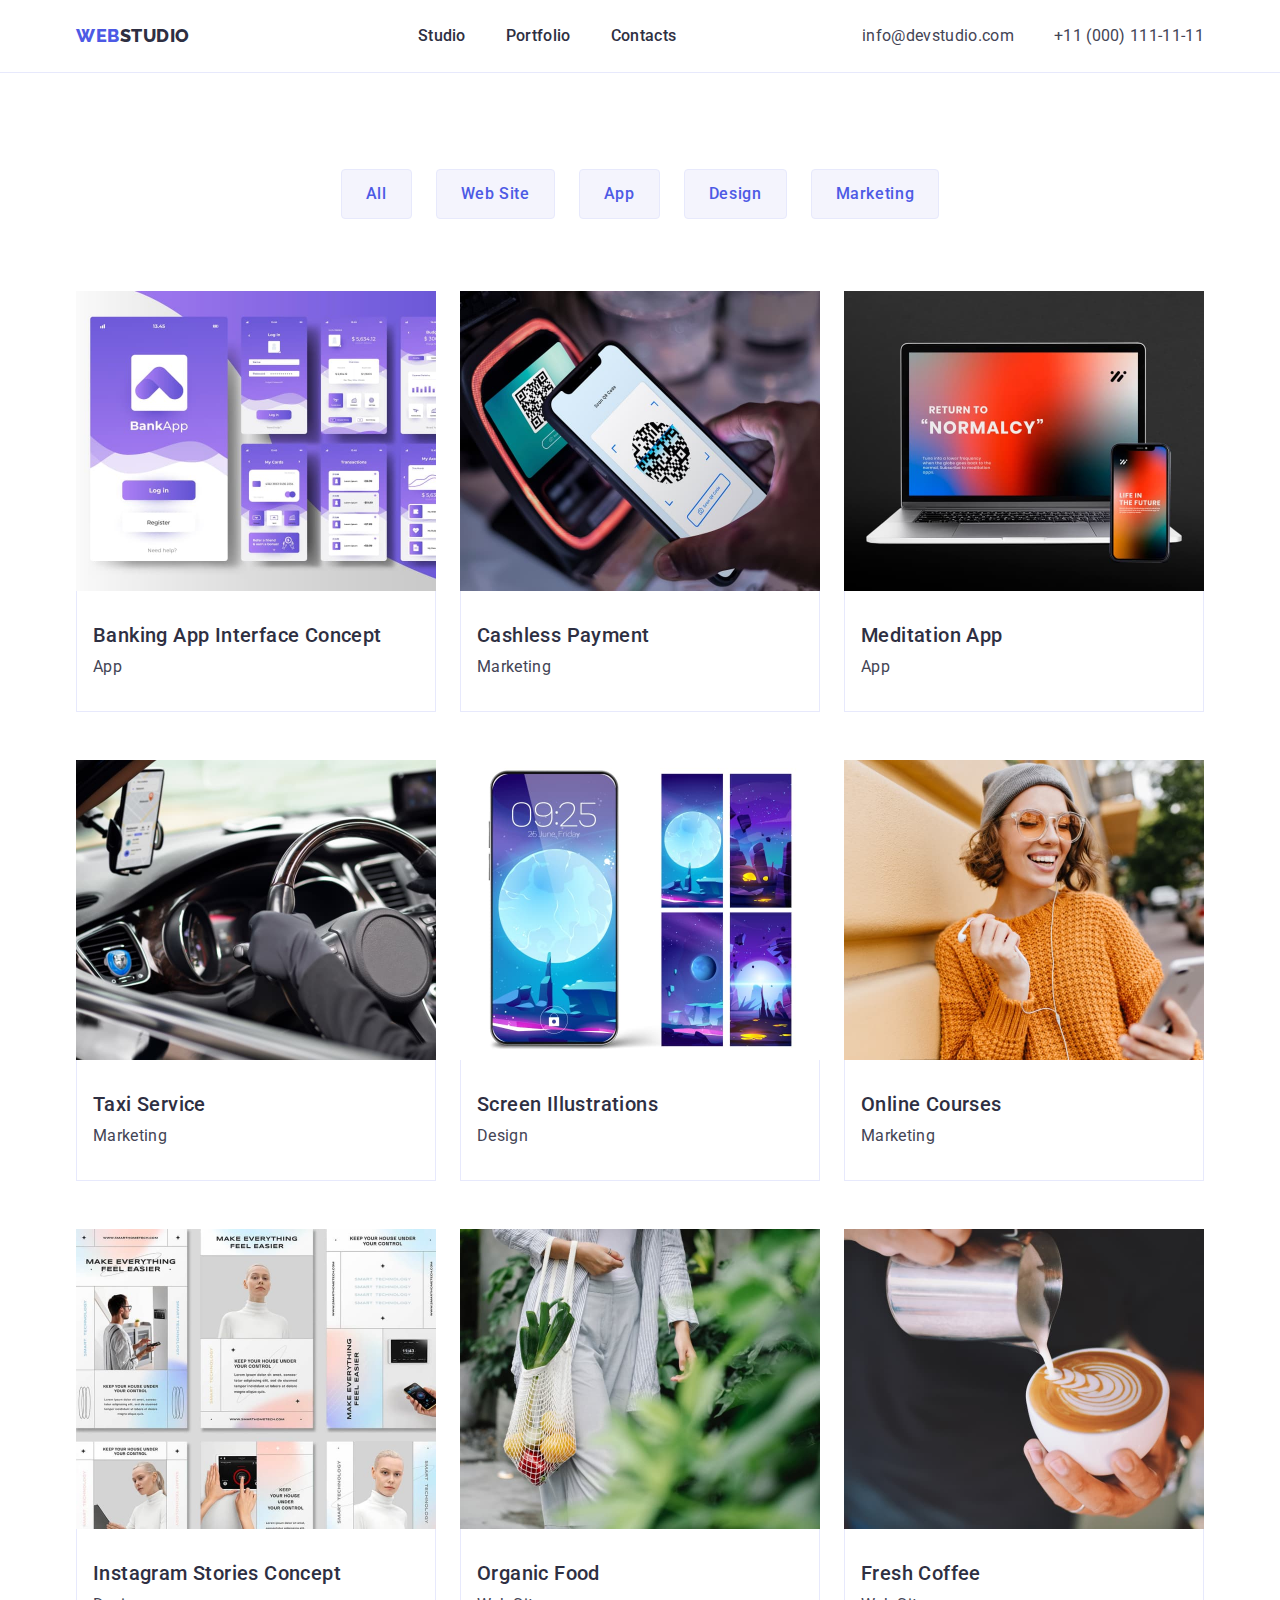
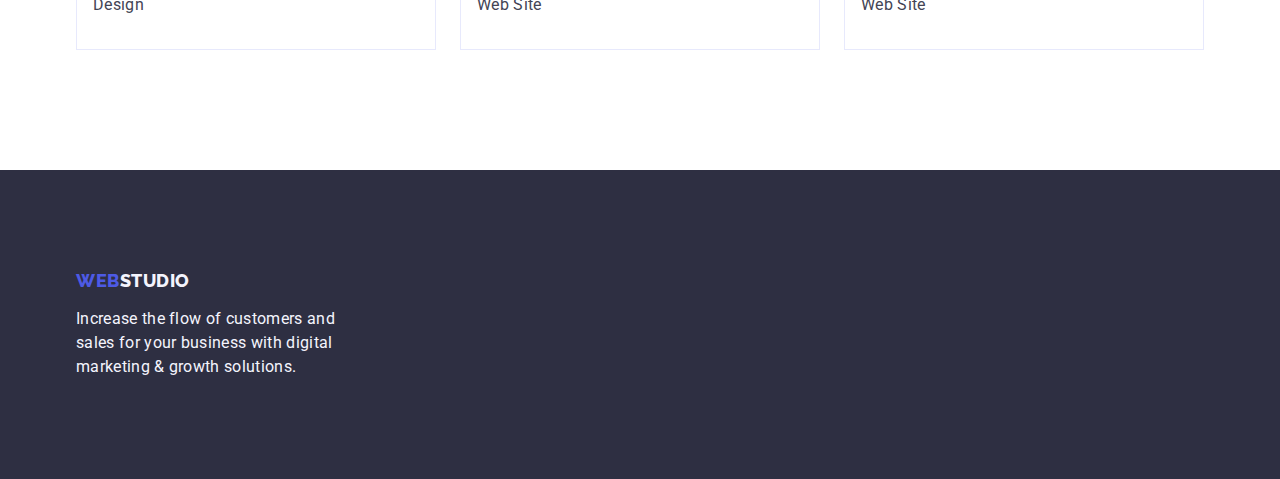
==== portfolio.html @ c36318a6 "Feat(New project) Added files" ====
<!DOCTYPE html>
<html lang="en">
  <head>
    <meta charset="UTF-8" />
    <meta name="viewport" content="width=device-width, initial-scale=1.0" />
    <link rel="preconnect" href="https://fonts.googleapis.com" />
    <link rel="preconnect" href="https://fonts.gstatic.com" crossorigin />
    <link
      href="https://fonts.googleapis.com/css2?family=Raleway:wght@800&family=Roboto:wght@400;500;700;900&display=swap"
      rel="stylesheet"
    />
    <link
      rel="stylesheet"
      href="https://cdnjs.cloudflare.com/ajax/libs/modern-normalize/2.0.0/modern-normalize.min.css"
    />
    <link rel="stylesheet" href="./css/styles.css" />
    <link rel="shortcut icon" href="./images/favicon.ico" />
    <title>Portfolio</title>
  </head>
  <body>
    <header class="header">
      <div class="header-container container">
        <nav class="header-nav">
          <a class="header-nav__logo-blue link" href="./index.html"
            >Web<span class="header-nav__logo-black">Studio</span></a
          >
          <ul class="header-nav__list list">
            <li class="header-nav__item">
              <a class="header-nav__link link" href="./index.html">Studio</a>
            </li>
            <li class="header-nav__item">
              <a class="header-nav__link link" href="./portfolio.html"
                >Portfolio</a
              >
            </li>
            <li class="header-nav__item">
              <a class="header-nav__link link" href="">Contacts</a>
            </li>
          </ul>
        </nav>
        <address class="header-contacts">
          <ul class="header-contacts__list list">
            <li class="header-contacts__item">
              <a
                class="header-contacts__link link"
                href="mailto:info@devstudio.com"
                >info@devstudio.com</a
              >
            </li>
            <li class="header-contacts__item">
              <a class="header-contacts__link link" href="tel:+110001111111"
                >+11 (000) 111-11-11</a
              >
            </li>
          </ul>
        </address>
      </div>
    </header>

    <main>
      <section class="gallery">
        <div class="container">
          <h1 class="visually-hidden">Hidden</h1>

          <ul class="gallery-filter__list list">
            <li class="gallery-filter__item">
              <button class="gallery-filter__button" type="button">All</button>
            </li>
            <li class="gallery-filter__item">
              <button class="gallery-filter__button" type="button">
                Web Site
              </button>
            </li>
            <li class="gallery-filter__item">
              <button class="gallery-filter__button" type="button">App</button>
            </li>
            <li class="gallery-filter__item">
              <button class="gallery-filter__button" type="button">
                Design
              </button>
            </li>
            <li class="gallery-filter__item">
              <button class="gallery-filter__button" type="button">
                Marketing
              </button>
            </li>
          </ul>

          <ul class="gallery__list list">
            <li class="gallery__item">
              <a class="gallery__link link"
                ><img
                  class="gallery__image"
                  src="./images/portfolio-01.jpg"
                  alt="Banking App Interface Concept"
                  width="360"
                />
                <div class="gallery__wrapper">
                  <h2 class="gallery__title">Banking App Interface Concept</h2>
                  <p class="gallery__text">App</p>
                </div>
              </a>
            </li>
            <li class="gallery__item">
              <a class="gallery__link link">
                <img
                  class="gallery__image"
                  src="./images/portfolio-02.jpg"
                  alt="Cashless Payment"
                  width="360"
                />
                <div class="gallery__wrapper">
                  <h2 class="gallery__title">Cashless Payment</h2>
                  <p class="gallery__text">Marketing</p>
                </div>
              </a>
            </li>
            <li class="gallery__item">
              <a class="gallery__link link"
                ><img
                  class="gallery__image"
                  src="./images/portfolio-03.jpg"
                  alt="Meditation App"
                  width="360"
                />
                <div class="gallery__wrapper">
                  <h2 class="gallery__title">Meditation App</h2>
                  <p class="gallery__text">App</p>
                </div>
              </a>
            </li>
            <li class="gallery__item">
              <a class="gallery__link link"
                ><img
                  class="gallery__image"
                  src="./images/portfolio-04.jpg"
                  alt="Taxi Service"
                  width="360"
                />
                <div class="gallery__wrapper">
                  <h2 class="gallery__title">Taxi Service</h2>
                  <p class="gallery__text">Marketing</p>
                </div>
              </a>
            </li>
            <li class="gallery__item">
              <a class="gallery__link link"
                ><img
                  class="gallery__image"
                  src="./images/portfolio-05.jpg"
                  alt="Screen Illustrations"
                  width="360"
                />
                <div class="gallery__wrapper">
                  <h2 class="gallery__title">Screen Illustrations</h2>
                  <p class="gallery__text">Design</p>
                </div>
              </a>
            </li>
            <li class="gallery__item">
              <a class="gallery__link link">
                <img
                  class="gallery__image"
                  src="./images/portfolio-06.jpg"
                  alt="Online Courses"
                  width="360"
                />
                <div class="gallery__wrapper">
                  <h2 class="gallery__title">Online Courses</h2>
                  <p class="gallery__text">Marketing</p>
                </div>
              </a>
            </li>
            <li class="gallery__item">
              <a class="gallery__link link">
                <img
                  class="gallery__image"
                  src="./images/portfolio-07.jpg"
                  alt="Instagram Stories Concept"
                  width="360"
                />
                <div class="gallery__wrapper">
                  <h2 class="gallery__title">Instagram Stories Concept</h2>
                  <p class="gallery__text">Design</p>
                </div>
              </a>
            </li>
            <li class="gallery__item">
              <a class="gallery__link link">
                <img
                  class="gallery__image"
                  src="./images/portfolio-08.jpg"
                  alt="Organic Food"
                  width="360"
                />
                <div class="gallery__wrapper">
                  <h2 class="gallery__title">Organic Food</h2>
                  <p class="gallery__text">Web Site</p>
                </div>
              </a>
            </li>
            <li class="gallery__item">
              <a class="gallery__link link"
                ><img
                  class="gallery__image"
                  src="./images/portfolio-09.jpg"
                  alt="Fresh Coffee"
                  width="360"
                />
                <div class="gallery__wrapper">
                  <h2 class="gallery__title">Fresh Coffee</h2>
                  <p class="gallery__text">Web Site</p>
                </div>
              </a>
            </li>
          </ul>
        </div>
      </section>
    </main>

    <footer class="footer">
      <div class="container">
        <a class="footer__logo-blue link" href="./index.html"
          >Web<span class="footer__logo-white">Studio</span></a
        >
        <p class="footer__text">
          Increase the flow of customers and sales for your business with
          digital marketing & growth solutions.
        </p>
      </div>
    </footer>
  </body>
</html>
---- css/styles.css ----
:root {
  --color-iris: #4d5ae5;
  --color-ocean: #404bbf;
  --color-navy-blue: #2e2f42;
  --color-green: #31d0aa;
  --color-slate: #434455;
  --color-light-slate: #8e8f99;
  --color-cornflower: #e7e9fc;
  --color-cloud: #f4f4fd;
  --color-navy-blue-modal: #2e2f42;
  --color-grey: #2e2f42;
  --color-white: #ffffff;
  --color-dairy: #fcfcfc;
}

body {
  font-family: 'Roboto', sans-serif;
  color: var(--color-slate);
  background-color: var(--color-white);
  font-size: 16px;
  letter-spacing: 0.02em;
}

.list {
  list-style: none;
}

.link {
  text-decoration: none;
}

h1,
h2,
h3,
h4,
h5,
h6,
p,
ul {
  margin: 0;
  padding: 0;
}

input,
textarea,
button {
  font: inherit;
}

button {
  cursor: pointer;
  color: currentColor;
}

ul {
  list-style: none;
}

a {
  text-decoration: none;
  outline: none;
}

img {
  display: block;
  max-width: 100%;
  height: auto;
}

.visually-hidden {
  position: absolute;
  width: 1px;
  height: 1px;
  margin: -1px;
  border: 0;
  padding: 0;
  white-space: nowrap;
  clip-path: inset(100%);
  clip: rect(0 0 0 0);
  overflow: hidden;
}

.container {
  width: 1158px;
  margin: 0 auto;
  padding: 0 15px;
}

/* Page Studio */

.header {
  border-bottom: 1px solid var(--color-cornflower);
  display: flex;
}

.header-container {
  display: flex;
  align-items: center;
}

.header-nav {
  display: flex;
  column-gap: 76px;
  align-items: center;
}

.header-nav__logo-blue {
  color: var(--color-iris);
  font-family: 'Raleway', sans-serif;
  font-weight: 800;
  font-size: 18px;
  line-height: 1.17;
  letter-spacing: 0.03em;
  text-transform: uppercase;
  display: inline-block;
  margin-right: 76px;
}

.header-nav__logo-black {
  color: var(--color-navy-blue);
}

.header-nav__list {
  display: flex;
  gap: 40px;
  margin-left: 76px;
}

.header-nav__item {
}

.header-nav__link {
  color: var(--color-navy-blue);
  font-weight: 500;
  font-size: 16px;
  line-height: 1.5;
  padding-top: 24px;
  padding-bottom: 24px;
}

.header-nav__link:hover,
.header-nav__link:focus {
  color: var(--color-ocean);
}

.header-contacts {
  font-style: normal;
  margin-left: auto;
}

.header-contacts__list {
  display: flex;
  gap: 40px;
}

.header-contacts__item {
}

.header-contacts__link {
  color: var(--color-slate);
  font-weight: 400;
  font-size: 16px;
  line-height: 1.5;
  display: inline-block;
  padding-top: 24px;
  padding-bottom: 24px;
}

.header-contacts__link:hover,
.header-contacts__link:focus {
  color: var(--color-ocean);
}

.hero {
  background-color: var(--color-navy-blue);
  padding: 188px 0;
}

.hero__title {
  color: var(--color-white);
  font-weight: 700;
  font-size: 56px;
  line-height: 1.07;
  letter-spacing: 0.02em;
  text-align: center;
  max-width: 496px;
  text-align: center;
  margin: 0 auto 48px;
}

.hero__button {
  color: var(--color-white);
  background-color: var(--color-iris);
  font-family: 'Roboto', sans-serif;
  font-weight: 500;
  font-size: 16px;
  line-height: 1.5;
  letter-spacing: 0.04em;
  cursor: pointer;
  border-radius: 4px;
  padding: 16px 32px 16px 32px;
  border: none;
  box-shadow: 0px 4px 4px 0px rgba(0, 0, 0, 0.15);
  display: block;
  margin: 0 auto;
  min-width: 169px;
}

.hero__button:hover,
.hero__button:focus {
  background-color: var(--color-ocean);
}

.company {
  padding: 120px 0;
}

.company__list {
  display: flex;
  gap: 24px;
}

.company__item {
  width: 264px;
}

.company__title {
  color: var(--color-navy-blue);
  font-weight: 500;
  font-size: 20px;
  line-height: 1.2;
  letter-spacing: 0.02em;
  margin-bottom: 8px;
}

.company__text {
  color: var(--color-slate);
  font-weight: 400;
  font-size: 16px;
  line-height: 1.5;
}

.works {
  padding-bottom: 120px;
}

.works__title {
  color: var(--color-navy-blue);
  font-weight: 700;
  font-size: 36px;
  line-height: 1.11;
  text-align: center;
  text-transform: capitalize;
  margin-bottom: 72px;
}

.works__list {
  display: flex;
  gap: 24px;
}

.works__item {
}

.works__image {
}

.team {
  background-color: var(--color-cloud);
  padding: 120px 0;
}

.team__title {
  color: var(--color-navy-blue);
  font-weight: 700;
  font-size: 36px;
  line-height: 1.11;
  text-align: center;
  letter-spacing: 0.02em;
  text-transform: capitalize;
  margin-bottom: 72px;
}

.team__list {
  background-color: var(--color-cloud);
  display: flex;
  gap: 24px;
}

.team__item {
  background-color: var(--color-white);
  box-shadow: 0px 2px 1px 0px rgba(46, 47, 66, 0.08),
    0px 1px 1px 0px rgba(46, 47, 66, 0.16),
    0px 1px 6px 0px rgba(46, 47, 66, 0.08);
  border-radius: 0px 0px 4px 4px;
}

.team__wrapper {
  padding: 32px 0;
}

.team__image {
}

.team__specialist {
  color: var(--color-navy-blue);
  font-weight: 500;
  font-size: 20px;
  line-height: 1.2;
  letter-spacing: 0.02em;
  text-align: center;
  margin-bottom: 8px;
}

.team__job-title {
  color: var(--color-slate);
  font-weight: 400;
  font-size: 16px;
  line-height: 1.5;
  text-align: center;
}

.footer {
  background-color: var(--color-navy-blue);
  padding: 100px 0;
}

.footer__logo-blue {
  color: var(--color-iris);
  font-family: 'Raleway', sans-serif;
  font-weight: 800;
  font-size: 18px;
  line-height: 1.17;
  letter-spacing: 0.03em;
  text-transform: uppercase;
  display: inline-block;
  margin-bottom: 16px;
}

.footer__logo-white {
  color: var(--color-cloud);
}

.footer__text {
  color: var(--color-cloud);
  font-weight: 400;
  font-size: 16px;
  line-height: 1.5;
  width: 264px;
}

/* Page Portfolio */

.gallery {
  padding: 96px 0 120px;
}

.gallery-filter__list {
  display: flex;
  justify-content: center;
  gap: 24px;
  margin-bottom: 72px;
}

.gallery-filter__item {
}

.gallery-filter__button {
  color: var(--color-iris);
  background-color: var(--color-cloud);
  font-family: 'Roboto', sans-serif;
  font-weight: 500;
  font-size: 16px;
  line-height: 1.5;
  letter-spacing: 0.04em;
  cursor: pointer;
  border: 1px solid var(--color-cornflower);
  border-radius: 4px;
  padding: 12px 24px 12px 24px;
}

.gallery-filter__button:hover,
.gallery-filter__button:focus {
  color: var(--color-white);
  background-color: var(--color-ocean);
  box-shadow: 0px 2px 2px 0px rgba(0, 0, 0, 0.12),
    0px 2px 1px 0px rgba(0, 0, 0, 0.08), 0px 3px 1px 0px rgba(0, 0, 0, 0.1);
  border: 1px solid transparent;
}

.gallery__list {
  display: flex;
  flex-wrap: wrap;
  gap: 48px 24px;
}

.gallery__item {
}

.gallery__link {
}

.gallery__image {
}

.gallery__wrapper {
  border: 1px solid var(--color-cornflower);
  border-top: none;
  padding: 32px 16px;
}

.gallery__title {
  color: var(--color-navy-blue);
  font-weight: 500;
  font-size: 20px;
  line-height: 1.2;
  letter-spacing: 0.02em;
  margin-bottom: 8px;
}

.gallery__text {
  color: var(--color-slate);
  font-weight: 400;
  font-size: 16px;
  line-height: 1.5;
  letter-spacing: 0.02em;
}
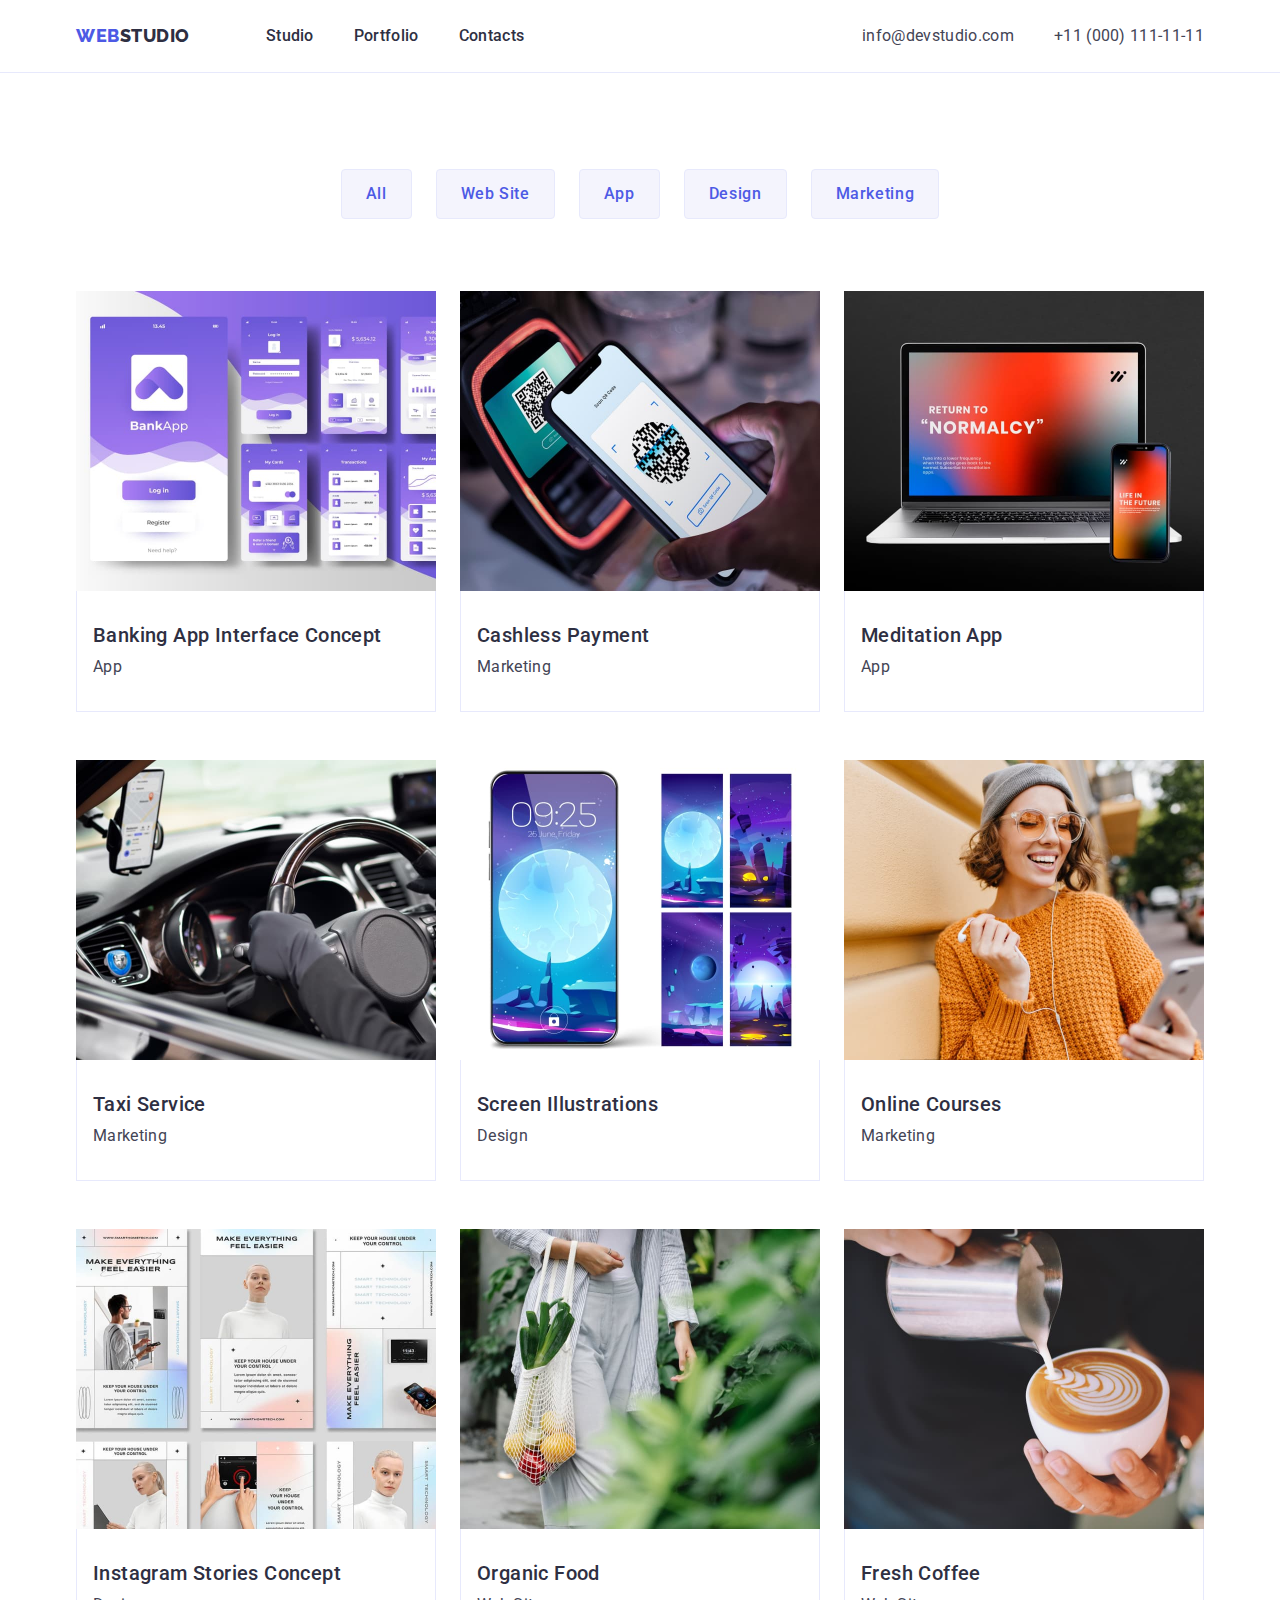
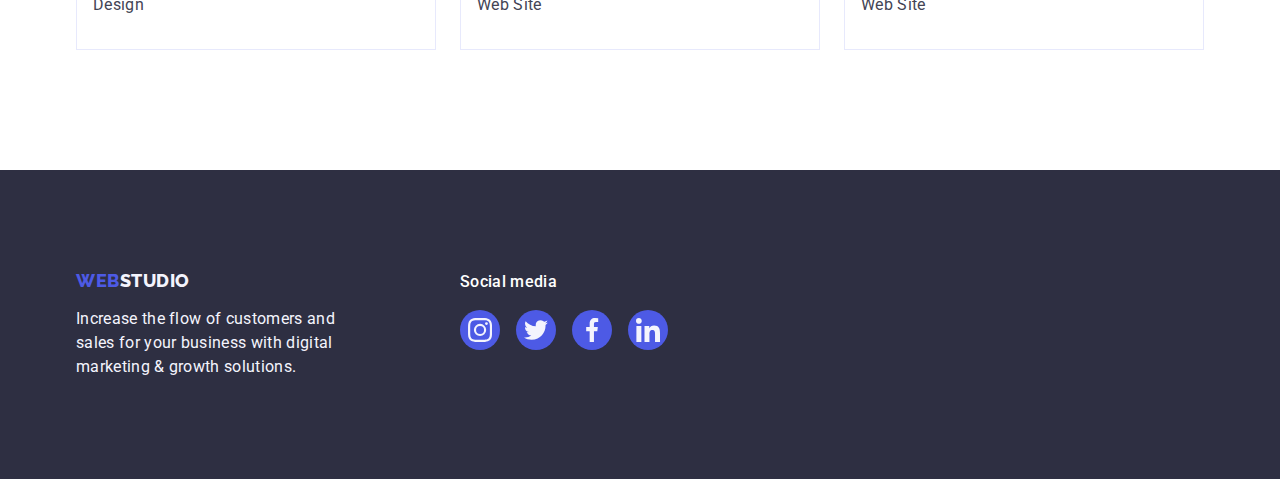
==== commit 6afc94a3: "Feat(HTML, CSS, SVG) Added markup, styles, icons to footer" ====
--- a/portfolio.html
+++ b/portfolio.html
@@ -219,14 +219,70 @@
     </main>
 
     <footer class="footer">
-      <div class="container">
-        <a class="footer__logo-blue link" href="./index.html"
-          >Web<span class="footer__logo-white">Studio</span></a
-        >
-        <p class="footer__text">
-          Increase the flow of customers and sales for your business with
-          digital marketing & growth solutions.
-        </p>
+      <div class="footer-container container">
+        <div class="footer__logo-wrapper">
+          <a class="footer__logo-blue link" href="./index.html"
+            >Web<span class="footer__logo-white">Studio</span></a
+          >
+          <p class="footer__text">
+            Increase the flow of customers and sales for your business with
+            digital marketing & growth solutions.
+          </p>
+        </div>
+
+        <div class="footer__icon-wrapper">
+          <p class="footer__icon-text">Social media</p>
+          <ul class="footer__icon-list">
+            <li class="footer__icon-item">
+              <a href="" class="footer__icon-link">
+                <svg
+                  class="footer__icon"
+                  aria-label="icon-instagram"
+                  width="24"
+                  height="24"
+                >
+                  <use href="./images/icons.svg#icon-instagram"></use>
+                </svg>
+              </a>
+            </li>
+            <li class="footer__icon-item">
+              <a href="" class="footer__icon-link">
+                <svg
+                  class="footer__icon"
+                  aria-label="icon-twitter"
+                  width="24"
+                  height="24"
+                >
+                  <use href="./images/icons.svg#icon-twitter"></use>
+                </svg>
+              </a>
+            </li>
+            <li class="footer__icon-item">
+              <a href="" class="footer__icon-link">
+                <svg
+                  class="footer__icon"
+                  aria-label="icon-facebook"
+                  width="24"
+                  height="24"
+                >
+                  <use href="./images/icons.svg#icon-facebook"></use>
+                </svg>
+              </a>
+            </li>
+            <li class="footer__icon-item">
+              <a href="" class="footer__icon-link">
+                <svg
+                  class="footer__icon"
+                  aria-label="icon-linkedin"
+                  width="24"
+                  height="24"
+                >
+                  <use href="./images/icons.svg#icon-linkedin"></use>
+                </svg>
+              </a>
+            </li>
+          </ul>
+        </div>
       </div>
     </footer>
   </body>
--- a/css/styles.css
+++ b/css/styles.css
@@ -100,7 +100,6 @@
 
 .header-nav {
   display: flex;
-  column-gap: 76px;
   align-items: center;
 }
 
@@ -123,7 +122,6 @@
 .header-nav__list {
   display: flex;
   gap: 40px;
-  margin-left: 76px;
 }
 
 .header-nav__item {
@@ -224,6 +222,19 @@
   width: 264px;
 }
 
+.company__wrapper {
+  display: flex;
+  align-items: center;
+  justify-content: center;
+  height: 112px;
+  border-radius: 4px;
+  background-color: var(--color-cloud);
+  margin-bottom: 8px;
+}
+
+.company__icon {
+}
+
 .company__title {
   color: var(--color-navy-blue);
   font-weight: 500;
@@ -318,11 +329,100 @@
   font-size: 16px;
   line-height: 1.5;
   text-align: center;
+  margin-bottom: 8px;
+}
+
+.team__list-icons {
+  display: flex;
+  align-items: center;
+  justify-content: center;
+  gap: 24px;
+}
+
+.team__item-icon {
+  width: 40px;
+  height: 40px;
+}
+
+.team__link-icon {
+  display: flex;
+  align-items: center;
+  justify-content: center;
+  width: 100%;
+  height: 100%;
+  background-color: var(--color-iris);
+  border-radius: 50%;
+  transition: background-color 250ms cubic-bezier(0.4, 0, 0.2, 1);
+}
+
+.team__link-icon:hover,
+.team__link-icon:focus {
+  background-color: var(--color-ocean);
+}
+
+.team__icon {
+  fill: var(--color-cloud);
+}
+
+.customers {
+  padding: 120px 0;
+}
+
+.customers__title {
+  color: var(--color-navy-blue);
+  font-weight: 700;
+  font-size: 36px;
+  line-height: 1.11;
+  text-align: center;
+  letter-spacing: 0.02em;
+  margin-bottom: 72px;
+}
+
+.customers__list {
+  display: flex;
+  align-items: center;
+  justify-content: center;
+  gap: 24px;
+}
+
+.customers__item {
+  width: 168px;
+  height: 88px;
+}
+
+.customers__link {
+  display: flex;
+  justify-content: center;
+  align-items: center;
+  width: 100%;
+  height: 100%;
+  color: var(--color-light-slate);
+  border-radius: 4px;
+  border: 1px solid var(--color-light-slate);
+  transition: border-color 250ms cubic-bezier(0.4, 0, 0.2, 1),
+    color 250ms cubic-bezier(0.4, 0, 0.2, 1);
+  fill: currentColor;
+}
+
+.customers__link:hover,
+.customers__link:focus {
+  border-color: var(--color-ocean);
+  fill: var(--color-ocean);
 }
 
 .footer {
   background-color: var(--color-navy-blue);
   padding: 100px 0;
+}
+
+.footer-container {
+  display: flex;
+  align-items: baseline;
+}
+
+.footer__logo-wrapper {
+  width: 264px;
+  margin-right: 120px;
 }
 
 .footer__logo-blue {
@@ -349,6 +449,49 @@
   width: 264px;
 }
 
+.footer__icon-wrapper {
+}
+
+.footer__icon-text {
+  font-weight: 500;
+  font-size: 16px;
+  line-height: 1.5;
+  color: var(--color-white);
+  margin-bottom: 16px;
+}
+
+.footer__icon-list {
+  display: flex;
+  align-items: center;
+  justify-content: start;
+  gap: 16px;
+}
+
+.footer__icon-item {
+  width: 40px;
+  height: 40px;
+}
+
+.footer__icon-link {
+  display: flex;
+  align-items: center;
+  justify-content: center;
+  border-radius: 50%;
+  width: 100%;
+  height: 100%;
+  background-color: var(--color-iris);
+  transition: background-color 250ms cubic-bezier(0.4, 0, 0.2, 1);
+}
+
+.footer__icon {
+  fill: var(--color-cloud);
+}
+
+.footer__icon-link:hover,
+.footer__icon-link:focus {
+  background-color: var(--color-green);
+}
+
 /* Page Portfolio */
 
 .gallery {
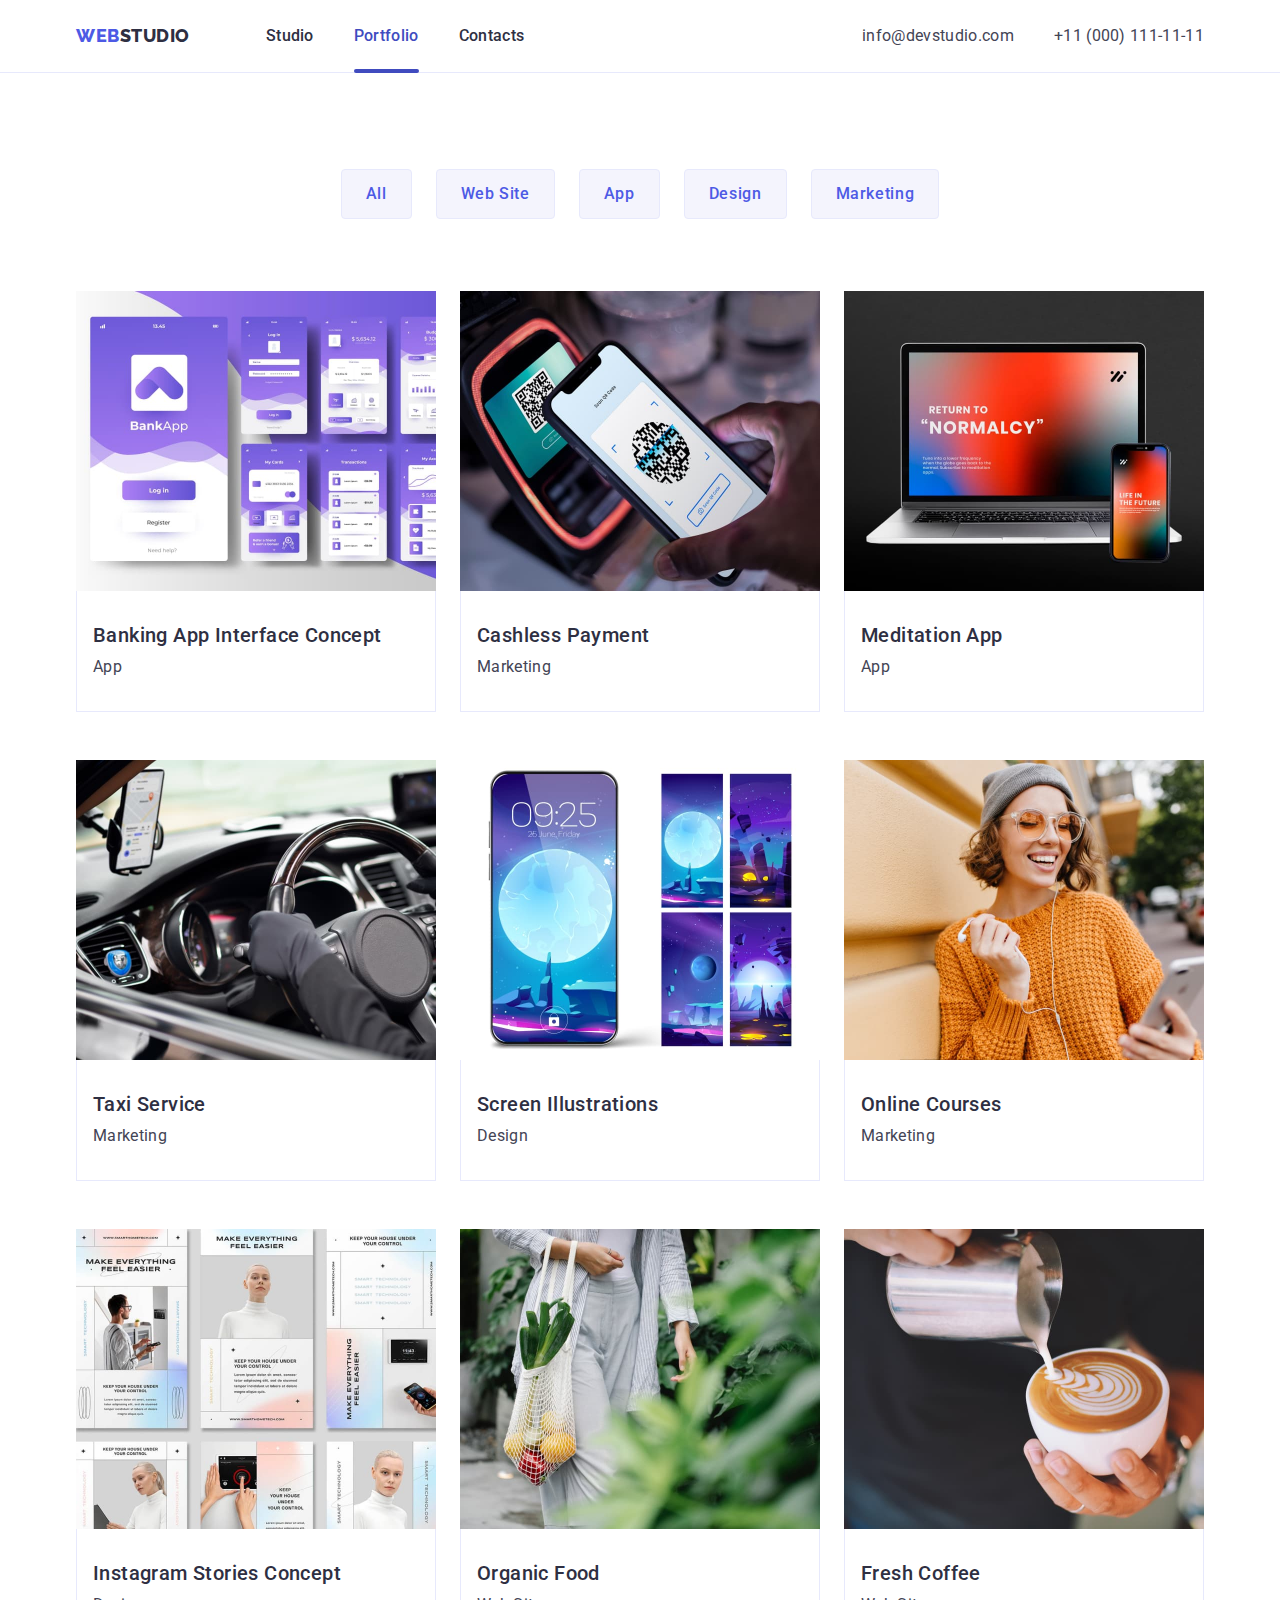
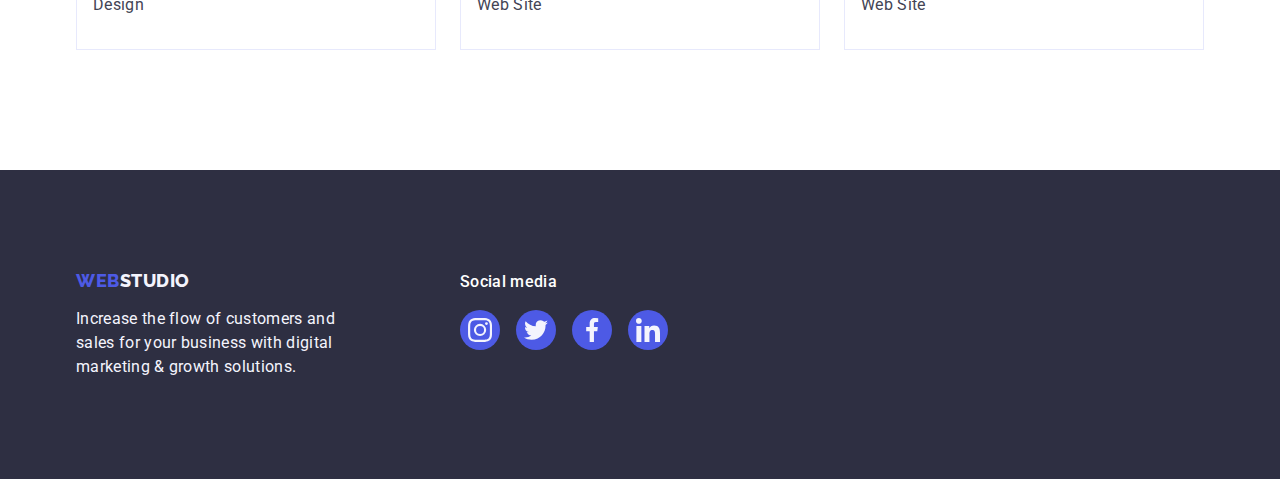
==== commit 2c58333c: "Feat(HTML, CSS) Added current page" ====
--- a/portfolio.html
+++ b/portfolio.html
@@ -29,7 +29,7 @@
               <a class="header-nav__link link" href="./index.html">Studio</a>
             </li>
             <li class="header-nav__item">
-              <a class="header-nav__link link" href="./portfolio.html"
+              <a class="header-nav__link link current" href="./portfolio.html"
                 >Portfolio</a
               >
             </li>
--- a/css/styles.css
+++ b/css/styles.css
@@ -134,11 +134,28 @@
   line-height: 1.5;
   padding-top: 24px;
   padding-bottom: 24px;
+  position: relative;
 }
 
 .header-nav__link:hover,
 .header-nav__link:focus {
   color: var(--color-ocean);
+}
+
+.header-nav__link.current {
+  color: var(--color-ocean);
+}
+
+.header-nav__link.current::after {
+  content: '';
+  display: block;
+  width: 100%;
+  height: 4px;
+  border-radius: 2px;
+  background-color: var(--color-ocean);
+  position: absolute;
+  bottom: -4px;
+  left: 0;
 }
 
 .header-contacts {
